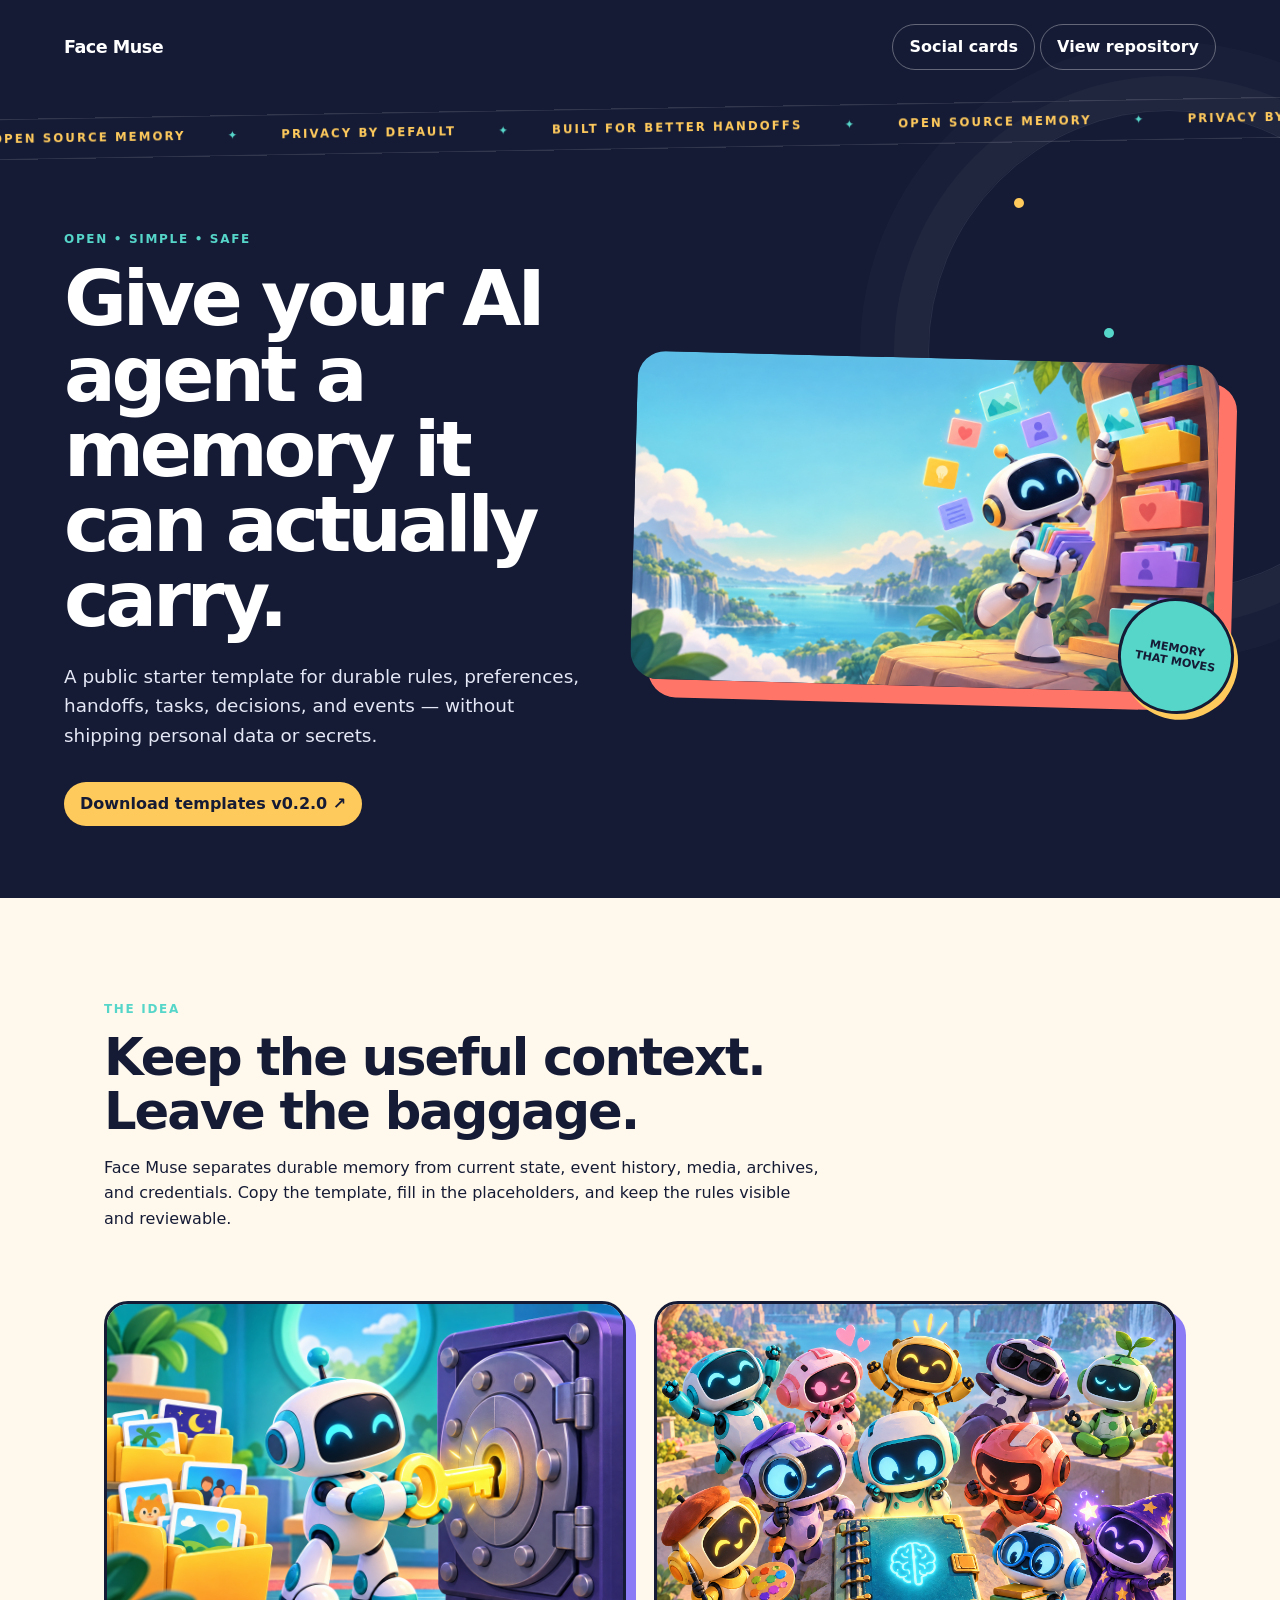
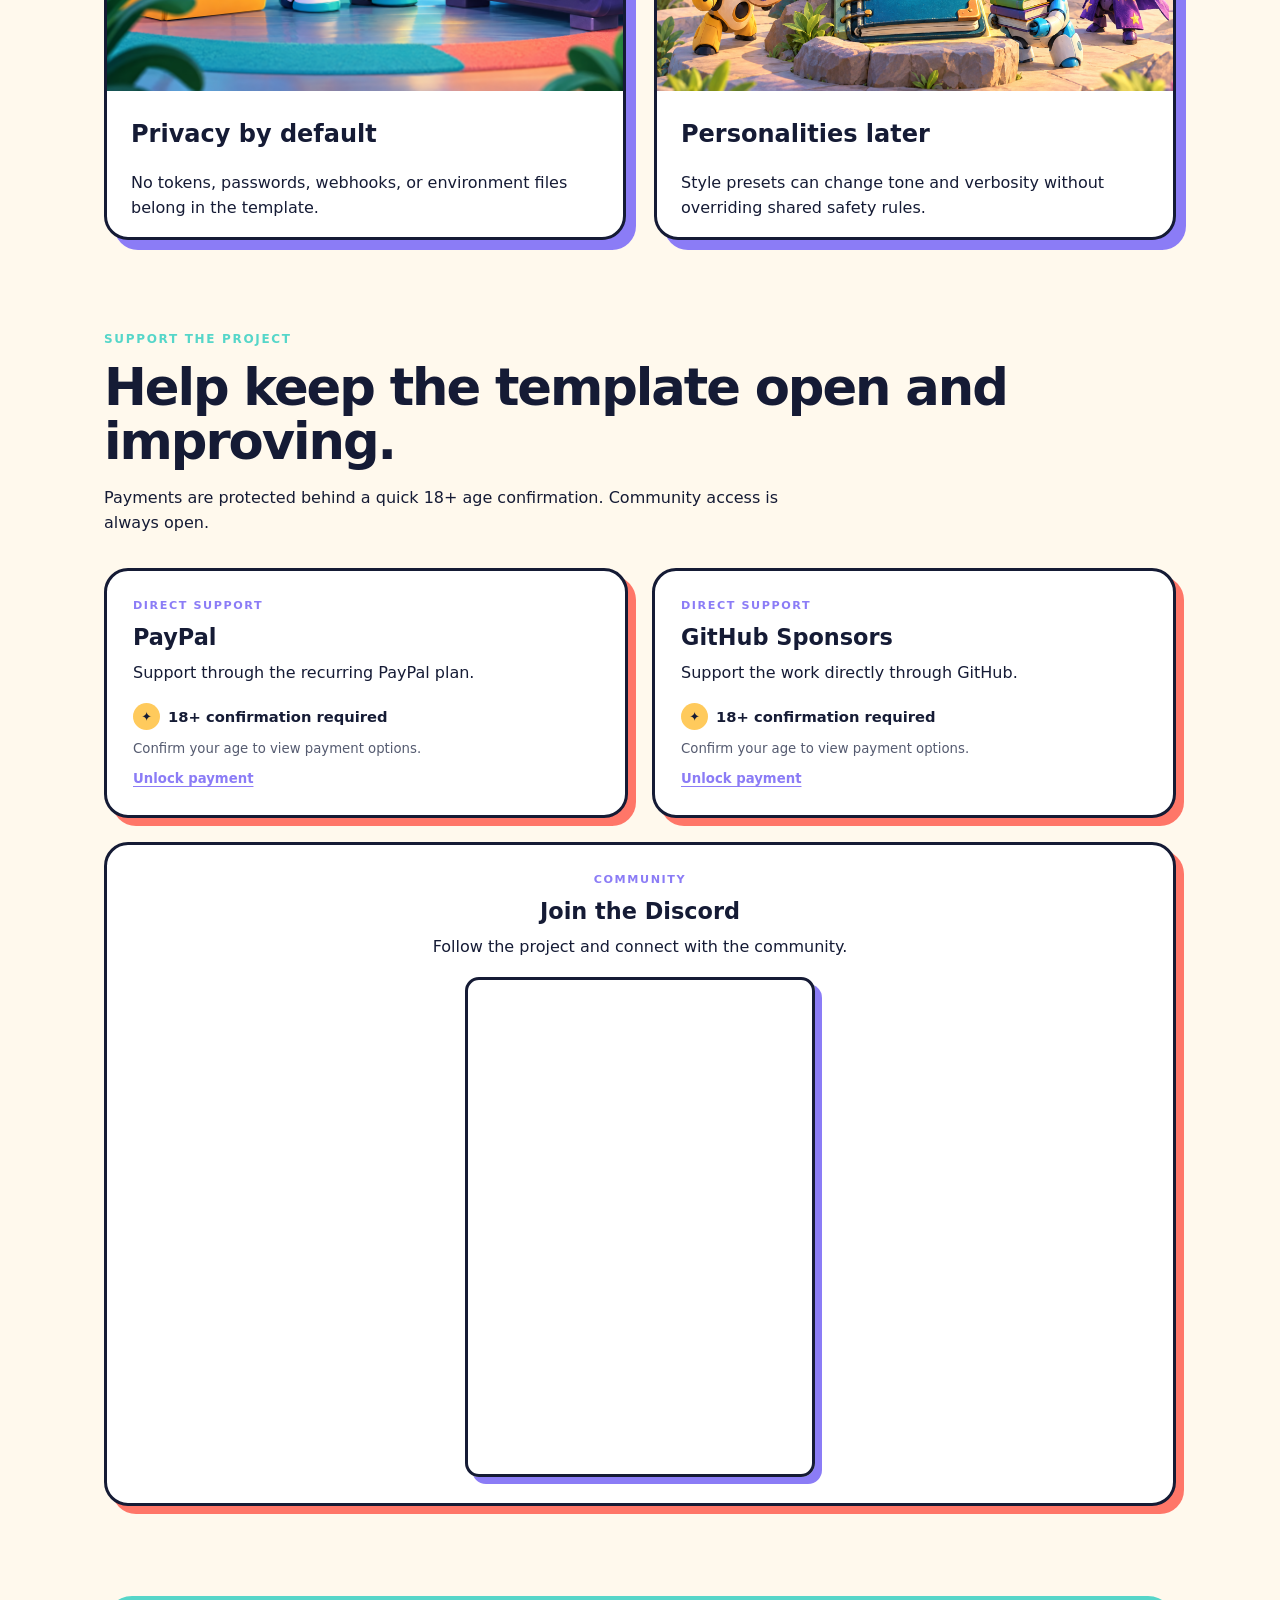
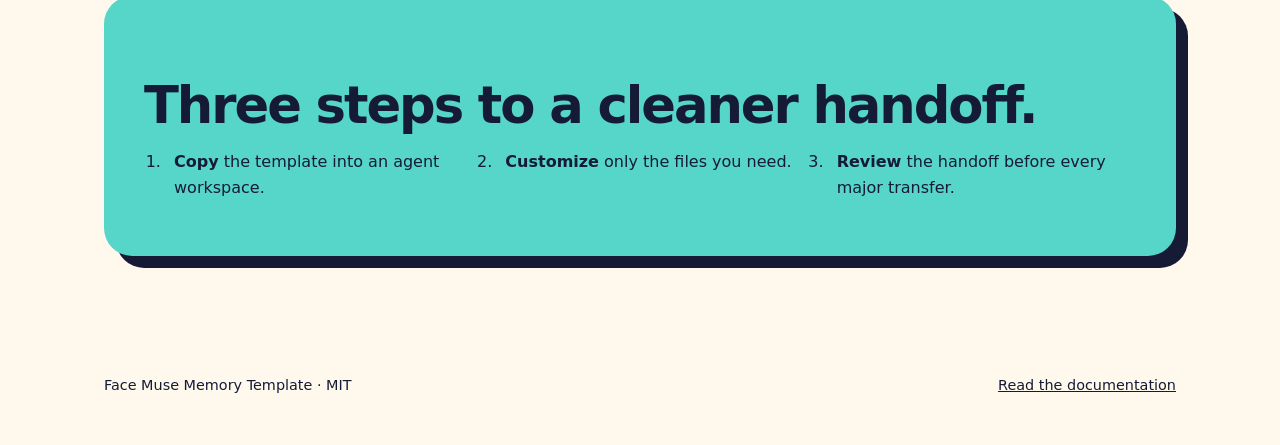
==== site/index.html @ 879e9c61 "Add files via upload" ====
<!doctype html>
<html lang="en">
<head>
  <meta charset="utf-8">
  <meta name="viewport" content="width=device-width, initial-scale=1">
  <meta name="description" content="Face Muse is a simple, reusable memory template for AI agents.">
  <title>Face Muse — AI Agent Memory Template</title>
  <link rel="icon" type="image/svg+xml" href="./favicon.svg">
  <link rel="alternate icon" href="./favicon.svg">
  <link rel="manifest" href="./site.webmanifest">
  <link rel="stylesheet" href="./styles.css">
</head>
<body>
  <header class="hero">
    <nav aria-label="Primary navigation"><a class="brand" href="./">Face Muse</a><span><a class="pill" href="./social-cards.html">Social cards</a> <a class="pill" href="https://github.com/Git-FED/Meta-s-Muse-AI-Starter-Kit">View repository</a></span></nav>
    <div class="ticker" aria-label="Project highlights">
      <div class="ticker-track"><span>OPEN SOURCE MEMORY</span><span>PRIVACY BY DEFAULT</span><span>BUILT FOR BETTER HANDOFFS</span><span>OPEN SOURCE MEMORY</span><span>PRIVACY BY DEFAULT</span><span>BUILT FOR BETTER HANDOFFS</span></div>
    </div>
    <div class="hero-grid">
      <div class="hero-copy">
        <p class="eyebrow">OPEN • SIMPLE • SAFE</p>
        <h1>Give your AI agent a memory it can actually carry.</h1>
        <p class="lede">A public starter template for durable rules, preferences, handoffs, tasks, decisions, and events — without shipping personal data or secrets.</p>
        <a class="button button-arrow" href="https://github.com/Git-FED/Meta-s-Muse-AI-Starter-Kit/releases/latest">Download templates v0.2.0 <span aria-hidden="true">↗</span></a>
      </div>
      <div class="hero-art-wrap"><img class="hero-art" src="./assets/promo/face-muse-hero.png" alt="Comical robot librarian organizing colorful memory cards into folders"><span class="art-sticker" aria-hidden="true">MEMORY<br>THAT MOVES</span></div>
    </div>
  </header>

  <main>
    <section class="intro reveal"><p class="eyebrow">THE IDEA</p><h2>Keep the useful context. Leave the baggage.</h2><p>Face Muse separates durable memory from current state, event history, media, archives, and credentials. Copy the template, fill in the placeholders, and keep the rules visible and reviewable.</p></section>
    <section class="cards">
      <article class="feature-card reveal"><img src="./assets/promo/face-muse-privacy.png" alt="Comical robot locking a secret key in a vault"><h3>Privacy by default</h3><p>No tokens, passwords, webhooks, or environment files belong in the template.</p></article>
      <article class="feature-card reveal"><img src="./assets/promo/face-muse-personalities.png" alt="Comical lineup of expressive robot personalities around a memory notebook"><h3>Personalities later</h3><p>Style presets can change tone and verbosity without overriding shared safety rules.</p></article>
    </section>

    <section class="support reveal" id="support">
      <p class="eyebrow">SUPPORT THE PROJECT</p>
      <h2>Help keep the template open and improving.</h2>
      <p class="support-intro">Payments are protected behind a quick 18+ age confirmation. Community access is always open.</p>
      <div class="support-grid">
        <article class="support-card payment-card">
          <div class="card-kicker">DIRECT SUPPORT</div>
          <h3>PayPal</h3>
          <p>Support through the recurring PayPal plan.</p>
          <div class="payment-area" data-payment-area>
            <div class="payment-locked"><span class="lock-mark" aria-hidden="true">✦</span><strong>18+ confirmation required</strong><span>Confirm your age to view payment options.</span><button class="text-button" type="button" data-open-age-gate>Unlock payment</button></div>
            <div class="payment-content" hidden><div id="paypal-button-container-P-4FD24238VX4902214NK2XP2Y"></div></div>
          </div>
        </article>
        <article class="support-card payment-card">
          <div class="card-kicker">DIRECT SUPPORT</div>
          <h3>GitHub Sponsors</h3>
          <p>Support the work directly through GitHub.</p>
          <div class="payment-area" data-payment-area>
            <div class="payment-locked"><span class="lock-mark" aria-hidden="true">✦</span><strong>18+ confirmation required</strong><span>Confirm your age to view payment options.</span><button class="text-button" type="button" data-open-age-gate>Unlock payment</button></div>
            <div class="payment-content sponsor-content" hidden><a class="button sponsor-button" href="https://github.com/sponsors/Git-FED" target="_blank" rel="noopener">Open GitHub Sponsors <span aria-hidden="true">↗</span></a></div>
          </div>
        </article>
        <article class="support-card discord-card">
          <div class="card-kicker">COMMUNITY</div>
          <h3>Join the Discord</h3>
          <p>Follow the project and connect with the community.</p>
          <div class="discord-frame-wrap"><iframe src="https://discord.com/widget?id=1400235929154879490&amp;theme=dark" title="Face Muse Discord community" width="350" height="500" allowtransparency="true" frameborder="0" sandbox="allow-popups allow-popups-to-escape-sandbox allow-same-origin allow-scripts"></iframe></div>
        </article>
      </div>
    </section>

    <section class="steps reveal"><p class="eyebrow">QUICKSTART</p><h2>Three steps to a cleaner handoff.</h2><ol><li><strong>Copy</strong> the template into an agent workspace.</li><li><strong>Customize</strong> only the files you need.</li><li><strong>Review</strong> the handoff before every major transfer.</li></ol></section>
  </main>
  <footer><span>Face Muse Memory Template · MIT</span><a href="https://github.com/Git-FED/Meta-s-Muse-AI-Starter-Kit">Read the documentation</a></footer>

  <div class="age-modal" data-age-modal hidden>
    <div class="age-dialog" role="dialog" aria-modal="true" aria-labelledby="age-title">
      <button class="modal-close" type="button" data-close-age-gate aria-label="Close age confirmation">×</button>
      <span class="modal-spark" aria-hidden="true">✦</span>
      <p class="eyebrow">ONE QUICK CHECK</p>
      <h2 id="age-title">Are you 18 or older?</h2>
      <p>Payment options on this page are intended for adults. Confirm your age to continue.</p>
      <div class="modal-actions"><button class="button" type="button" data-confirm-age>Yes, unlock payments</button><button class="quiet-button" type="button" data-close-age-gate>No, go back</button></div>
      <small>Your choice is saved only in this browser. No personal data is collected.</small>
    </div>
  </div>
  <script src="./script.js" defer></script>
</body>
</html>
---- site/styles.css ----
:root{--ink:#151b35;--cream:#fff9ed;--teal:#56d6c9;--coral:#ff7668;--yellow:#ffca5c;--purple:#8b7cf6;--white:#fff;--line:#151b35}*{box-sizing:border-box}html{scroll-behavior:smooth}body{margin:0;background:var(--cream);color:var(--ink);font:16px/1.6 system-ui,-apple-system,Segoe UI,sans-serif;overflow-x:hidden}a{color:inherit}.hero{background:var(--ink);color:var(--white);padding:24px clamp(20px,5vw,72px) 72px;position:relative;overflow:hidden}.hero:before{content:"";position:absolute;width:480px;height:480px;border:1px solid #ffffff16;border-radius:50%;right:-130px;top:110px;box-shadow:0 0 0 34px #ffffff08,0 0 0 68px #ffffff05;animation:spin 28s linear infinite}.hero:after{content:"";position:absolute;width:10px;height:10px;border-radius:50%;background:var(--yellow);right:20%;top:22%;box-shadow:90px 130px 0 var(--teal),-250px 230px 0 var(--coral);animation:float 5s ease-in-out infinite}nav,footer{display:flex;justify-content:space-between;align-items:center;gap:20px;position:relative;z-index:2}.brand{font-weight:800;text-decoration:none;font-size:1.1rem;letter-spacing:-.03em}.pill,.button{display:inline-block;border-radius:999px;padding:9px 16px;text-decoration:none;font-weight:700}.pill{border:1px solid #ffffff55;transition:background .2s ease,transform .2s ease}.pill:hover{background:#ffffff18;transform:translateY(-2px)}.ticker{position:relative;z-index:2;margin:38px -72px 0;overflow:hidden;border-top:1px solid #ffffff1f;border-bottom:1px solid #ffffff1f;white-space:nowrap;transform:rotate(-1deg)}.ticker-track{display:inline-flex;gap:42px;padding:10px 0;min-width:max-content;color:var(--yellow);font-size:.73rem;font-weight:900;letter-spacing:.18em;animation:marquee 24s linear infinite}.ticker-track span:after{content:"✦";margin-left:42px;color:var(--teal)}.hero-grid{max-width:1200px;margin:70px auto 0;display:grid;grid-template-columns:1fr 1.1fr;align-items:center;gap:40px;position:relative;z-index:1}.hero-copy{animation:rise-in .8s both}.eyebrow{letter-spacing:.14em;font-size:.75rem;font-weight:800;color:var(--teal)}h1{font-size:clamp(2.6rem,6vw,5.6rem);line-height:.98;margin:12px 0 24px;max-width:720px;letter-spacing:-.055em}.lede{font-size:1.15rem;max-width:590px;color:#e4e7f5}.button{background:var(--yellow);color:var(--ink);margin-top:14px;transition:transform .2s ease,box-shadow .2s ease}.button:hover{transform:translate(-3px,-3px);box-shadow:5px 5px 0 var(--coral)}.button-arrow span{display:inline-block;transition:transform .2s ease}.button-arrow:hover span{transform:translate(3px,-3px)}.hero-art-wrap{position:relative;animation:rise-in .9s .15s both}.hero-art{display:block;width:100%;border-radius:28px;box-shadow:18px 18px 0 var(--coral);transform:rotate(1.5deg);transition:transform .4s ease}.hero-art-wrap:hover .hero-art{transform:rotate(-1deg) scale(1.02)}.art-sticker{position:absolute;right:-18px;bottom:-28px;background:var(--teal);color:var(--ink);border:3px solid var(--ink);border-radius:50%;width:116px;height:116px;display:grid;place-content:center;text-align:center;font-size:.7rem;font-weight:900;line-height:1.15;transform:rotate(10deg);box-shadow:5px 5px 0 var(--yellow);animation:float 4s ease-in-out infinite}main{max-width:1120px;margin:auto;padding:90px 24px}.intro{max-width:720px}.intro h2,.steps h2,.support h2{font-size:clamp(2rem,4vw,3.4rem);line-height:1.05;margin:8px 0 16px;letter-spacing:-.04em}.reveal{animation:rise-in .8s both}.cards{display:grid;grid-template-columns:repeat(2,1fr);gap:28px;margin:70px 0}.feature-card{background:var(--white);border:3px solid var(--ink);border-radius:24px;overflow:hidden;box-shadow:10px 10px 0 var(--purple);transition:transform .28s ease,box-shadow .28s ease}.feature-card:hover{transform:translateY(-8px) rotate(-1deg);box-shadow:15px 15px 0 var(--purple)}.cards img{display:block;width:100%;aspect-ratio:4/3;object-fit:cover}.cards h3,.cards p{margin-left:24px;margin-right:24px}.cards h3{font-size:1.5rem;margin-bottom:4px}.support{margin:90px 0}.support-intro{max-width:680px}.support-grid{display:grid;grid-template-columns:repeat(2,1fr);gap:24px;margin-top:32px;align-items:stretch}.support-card{background:var(--white);border:3px solid var(--ink);border-radius:24px;padding:26px;min-height:170px;box-shadow:8px 8px 0 var(--coral);transition:transform .25s ease}.support-card:hover{transform:translateY(-5px)}.support-card h3{font-size:1.4rem;margin:0 0 4px}.support-card p{margin:0 0 18px}.card-kicker{font-size:.7rem;font-weight:900;letter-spacing:.14em;color:var(--purple);margin-bottom:5px}.payment-area{min-height:82px;position:relative}.payment-locked{display:flex;align-items:center;gap:8px;flex-wrap:wrap;font-size:.83rem}.payment-locked strong{font-size:.92rem}.payment-locked>span:not(.lock-mark){flex-basis:100%;color:#555b70}.lock-mark{display:grid;place-content:center;width:27px;height:27px;border-radius:50%;background:var(--yellow);font-size:.8rem}.text-button{border:0;background:none;color:var(--purple);font:inherit;font-weight:800;padding:0;cursor:pointer;text-decoration:underline;text-underline-offset:3px}.payment-content{padding-top:4px}.sponsor-content{display:flex;align-items:center;min-height:55px}.sponsor-button{margin:0}.discord-card{grid-column:span 2;text-align:center}.discord-frame-wrap{display:flex;justify-content:center;width:100%;margin-top:18px}.discord-frame-wrap iframe{display:block;width:min(100%,350px);border:3px solid var(--ink);border-radius:14px;box-shadow:7px 7px 0 var(--purple)}.steps{background:var(--teal);border-radius:28px;padding:40px;box-shadow:12px 12px 0 var(--ink)}.steps ol{display:grid;grid-template-columns:repeat(3,1fr);gap:24px;padding-left:22px}.steps li{padding-left:8px}.age-modal{position:fixed;inset:0;z-index:10;display:grid;place-items:center;padding:20px;background:#151b35cc;backdrop-filter:blur(8px)}.age-modal[hidden],.payment-content[hidden]{display:none}.age-dialog{position:relative;max-width:470px;background:var(--cream);border:3px solid var(--ink);border-radius:26px;padding:38px;box-shadow:12px 12px 0 var(--coral);animation:pop-in .25s ease both}.age-dialog h2{font-size:clamp(2rem,5vw,3rem);line-height:1;margin:7px 0 14px;letter-spacing:-.05em}.age-dialog p:not(.eyebrow){margin-bottom:22px}.modal-spark{position:absolute;right:28px;top:24px;color:var(--coral);font-size:2rem;animation:spin 5s linear infinite}.modal-close{position:absolute;right:18px;top:12px;background:none;border:0;font-size:1.8rem;color:var(--ink);cursor:pointer}.modal-actions{display:flex;align-items:center;gap:14px;flex-wrap:wrap}.quiet-button{border:0;background:none;font:inherit;font-weight:800;color:var(--ink);cursor:pointer}.age-dialog small{display:block;margin-top:20px;color:#656a78}footer{max-width:1120px;margin:auto;padding:28px 24px 48px;font-size:.9rem}@keyframes marquee{to{transform:translateX(-50%)}}@keyframes spin{to{transform:rotate(360deg)}}@keyframes float{0%,100%{transform:translateY(0)}50%{transform:translateY(-10px)}}@keyframes rise-in{from{opacity:0;transform:translateY(22px)}to{opacity:1;transform:translateY(0)}}@keyframes pop-in{from{opacity:0;transform:scale(.94) translateY(12px)}to{opacity:1;transform:scale(1) translateY(0)}}@media(max-width:760px){.hero{padding-bottom:55px}.ticker{margin-left:-20px;margin-right:-20px}.hero-grid,.cards,.support-grid,.steps ol{grid-template-columns:1fr}.hero-grid{margin-top:48px}.hero-art-wrap{order:-1}.art-sticker{right:2px;bottom:-20px;width:92px;height:92px}.steps{padding:28px}.cards{margin:48px 0}.discord-card{grid-column:auto}.age-dialog{padding:30px 24px}}@media(prefers-reduced-motion:reduce){html{scroll-behavior:auto}.hero:before,.ticker-track,.hero:after,.art-sticker,.hero-copy,.hero-art-wrap,.reveal{animation:none}.feature-card,.support-card,.button,.hero-art{transition:none}}
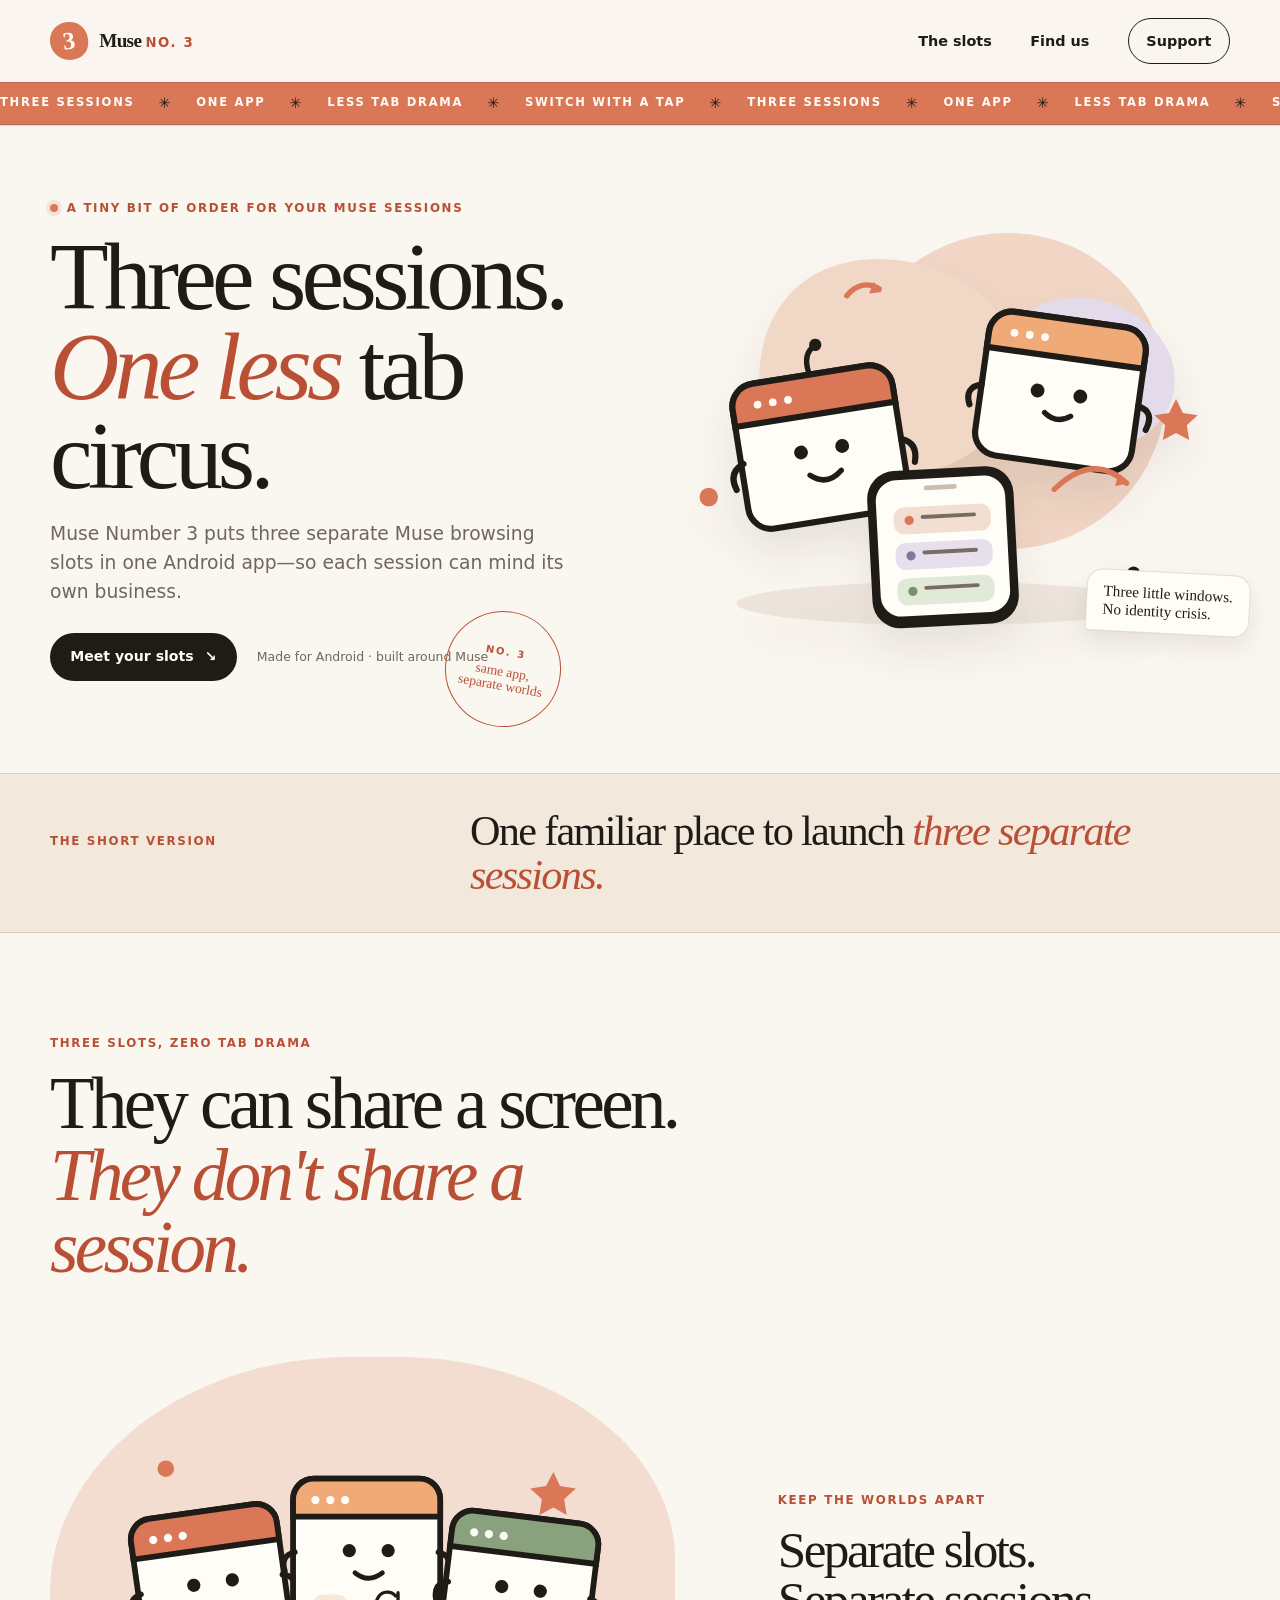
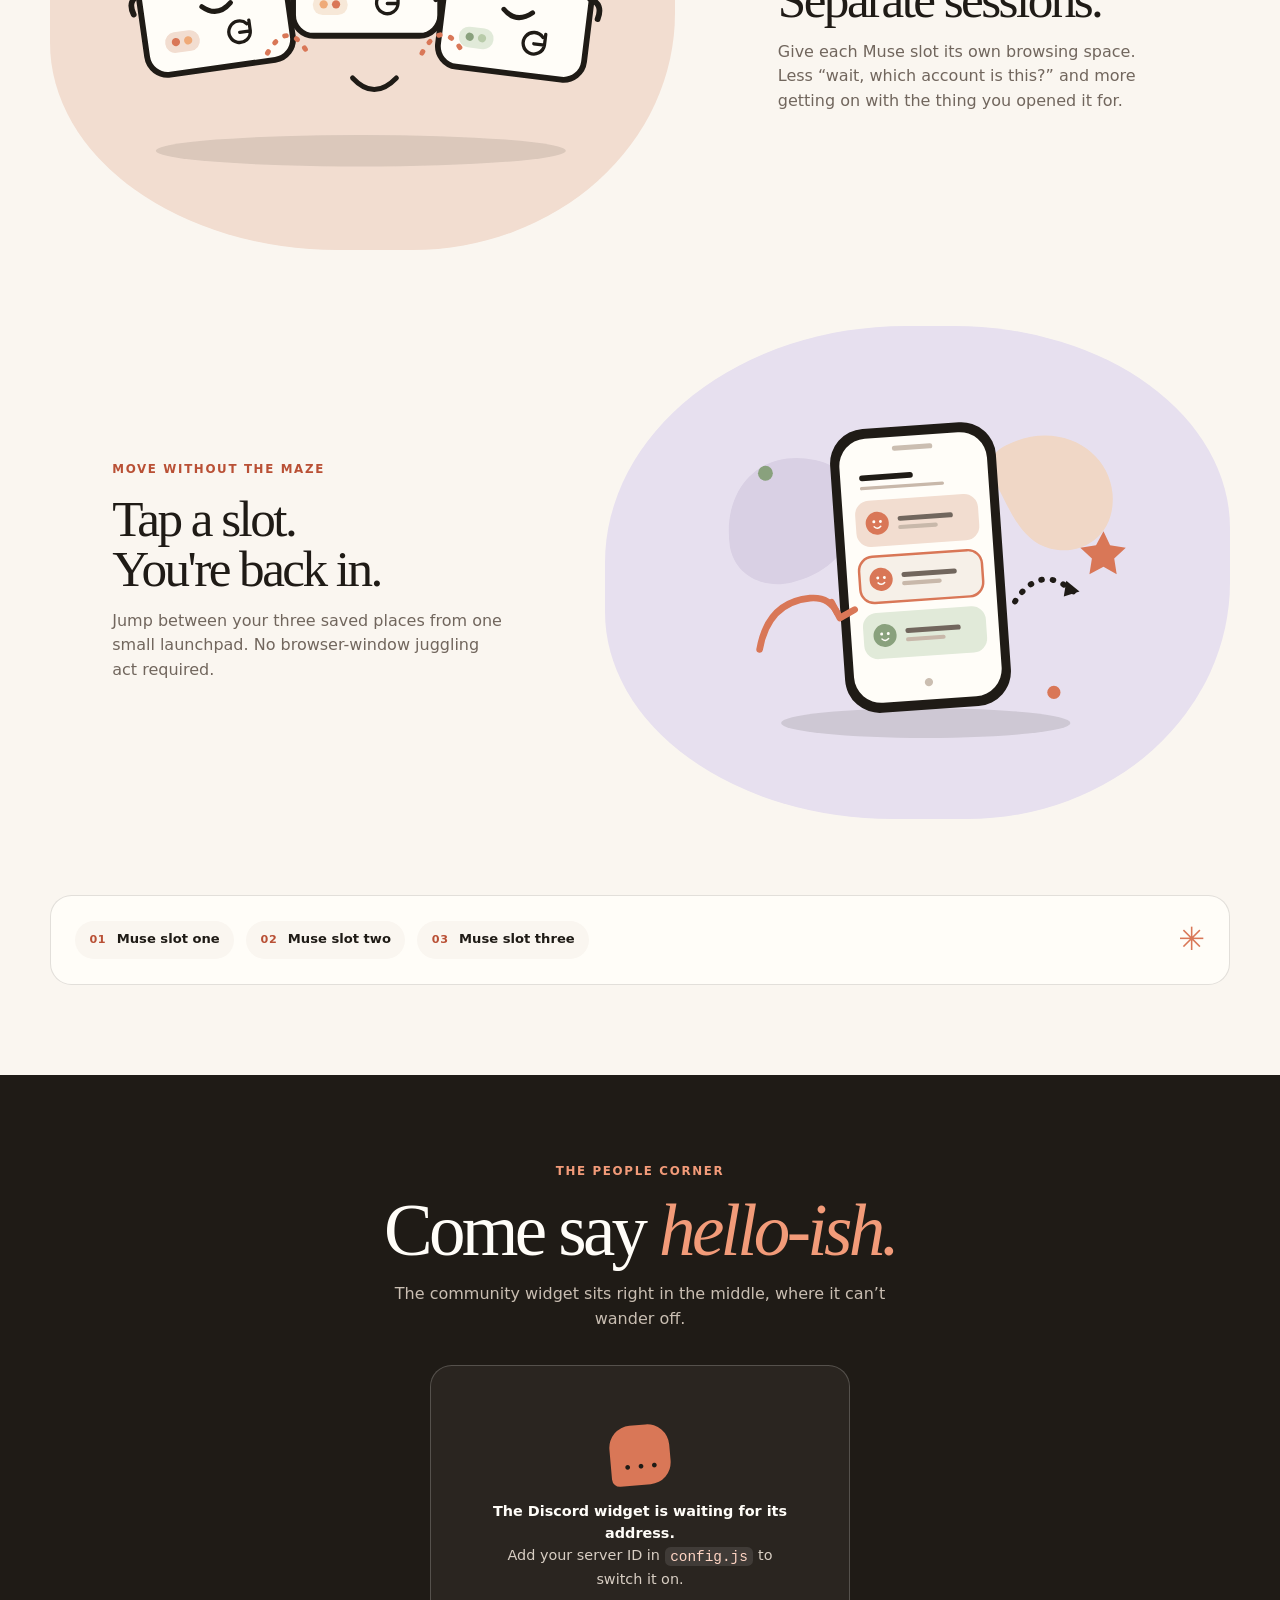
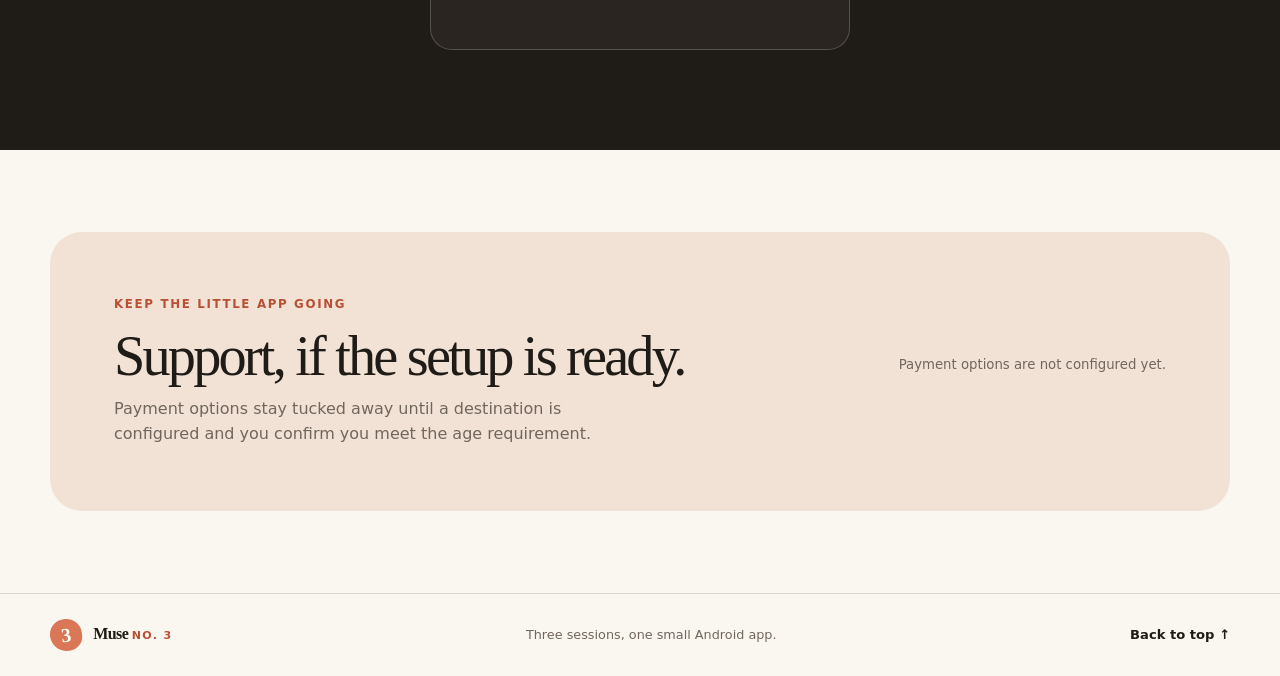
==== commit 10f8219f: "Add files via upload" ====
--- a/site/index.html
+++ b/site/index.html
@@ -3,84 +3,158 @@
 <head>
   <meta charset="utf-8">
   <meta name="viewport" content="width=device-width, initial-scale=1">
-  <meta name="description" content="Face Muse is a simple, reusable memory template for AI agents.">
-  <title>Face Muse — AI Agent Memory Template</title>
-  <link rel="icon" type="image/svg+xml" href="./favicon.svg">
-  <link rel="alternate icon" href="./favicon.svg">
-  <link rel="manifest" href="./site.webmanifest">
-  <link rel="stylesheet" href="./styles.css">
+  <meta name="theme-color" content="#FAF6F0">
+  <meta name="description" content="Muse Number 3 keeps three separate Muse browsing sessions in one tidy Android app. Pick a slot, keep sessions apart, and switch without the tab circus.">
+  <meta name="keywords" content="Muse Number 3, Android app, Muse sessions, separate browser profiles, session switcher">
+  <title>Muse Number 3 — Three sessions, one app</title>
+  <link rel="icon" href="assets/favicon/favicon.svg" type="image/svg+xml">
+  <link rel="icon" href="assets/favicon/favicon.ico" sizes="any">
+  <link rel="icon" href="assets/favicon/favicon-32x32.png" sizes="32x32" type="image/png">
+  <link rel="apple-touch-icon" href="assets/favicon/apple-touch-icon.png">
+  <link rel="manifest" href="site.webmanifest">
+  <link rel="stylesheet" href="styles.css">
+  <script src="config.js" defer></script>
+  <script src="script.js" defer></script>
 </head>
 <body>
-  <header class="hero">
-    <nav aria-label="Primary navigation"><a class="brand" href="./">Face Muse</a><span><a class="pill" href="./social-cards.html">Social cards</a> <a class="pill" href="https://github.com/Git-FED/Meta-s-Muse-AI-Starter-Kit">View repository</a></span></nav>
-    <div class="ticker" aria-label="Project highlights">
-      <div class="ticker-track"><span>OPEN SOURCE MEMORY</span><span>PRIVACY BY DEFAULT</span><span>BUILT FOR BETTER HANDOFFS</span><span>OPEN SOURCE MEMORY</span><span>PRIVACY BY DEFAULT</span><span>BUILT FOR BETTER HANDOFFS</span></div>
+  <a class="skip-link" href="#main">Skip to the good stuff</a>
+  <header class="site-header">
+    <div class="header-inner">
+      <a class="brand" href="#top" aria-label="Muse Number 3 home">
+        <span class="brand-mark" aria-hidden="true">3</span>
+        <span class="brand-name">Muse <span>No. 3</span></span>
+      </a>
+      <nav class="main-nav" aria-label="Main navigation">
+        <a href="#slots">The slots</a>
+        <a href="#discord">Find us</a>
+        <a class="nav-cta" href="#support">Support</a>
+      </nav>
     </div>
-    <div class="hero-grid">
-      <div class="hero-copy">
-        <p class="eyebrow">OPEN • SIMPLE • SAFE</p>
-        <h1>Give your AI agent a memory it can actually carry.</h1>
-        <p class="lede">A public starter template for durable rules, preferences, handoffs, tasks, decisions, and events — without shipping personal data or secrets.</p>
-        <a class="button button-arrow" href="https://github.com/Git-FED/Meta-s-Muse-AI-Starter-Kit/releases/latest">Download templates v0.2.0 <span aria-hidden="true">↗</span></a>
+    <div class="ticker" aria-label="Three sessions. One tap away. A little less tab drama.">
+      <div class="ticker-track" aria-hidden="true">
+        <div class="ticker-group"><span>THREE SESSIONS</span><i>✳</i><span>ONE APP</span><i>✳</i><span>LESS TAB DRAMA</span><i>✳</i><span>SWITCH WITH A TAP</span><i>✳</i></div>
+        <div class="ticker-group"><span>THREE SESSIONS</span><i>✳</i><span>ONE APP</span><i>✳</i><span>LESS TAB DRAMA</span><i>✳</i><span>SWITCH WITH A TAP</span><i>✳</i></div>
       </div>
-      <div class="hero-art-wrap"><img class="hero-art" src="./assets/promo/face-muse-hero.png" alt="Comical robot librarian organizing colorful memory cards into folders"><span class="art-sticker" aria-hidden="true">MEMORY<br>THAT MOVES</span></div>
     </div>
   </header>
 
-  <main>
-    <section class="intro reveal"><p class="eyebrow">THE IDEA</p><h2>Keep the useful context. Leave the baggage.</h2><p>Face Muse separates durable memory from current state, event history, media, archives, and credentials. Copy the template, fill in the placeholders, and keep the rules visible and reviewable.</p></section>
-    <section class="cards">
-      <article class="feature-card reveal"><img src="./assets/promo/face-muse-privacy.png" alt="Comical robot locking a secret key in a vault"><h3>Privacy by default</h3><p>No tokens, passwords, webhooks, or environment files belong in the template.</p></article>
-      <article class="feature-card reveal"><img src="./assets/promo/face-muse-personalities.png" alt="Comical lineup of expressive robot personalities around a memory notebook"><h3>Personalities later</h3><p>Style presets can change tone and verbosity without overriding shared safety rules.</p></article>
-    </section>
-
-    <section class="support reveal" id="support">
-      <p class="eyebrow">SUPPORT THE PROJECT</p>
-      <h2>Help keep the template open and improving.</h2>
-      <p class="support-intro">Payments are protected behind a quick 18+ age confirmation. Community access is always open.</p>
-      <div class="support-grid">
-        <article class="support-card payment-card">
-          <div class="card-kicker">DIRECT SUPPORT</div>
-          <h3>PayPal</h3>
-          <p>Support through the recurring PayPal plan.</p>
-          <div class="payment-area" data-payment-area>
-            <div class="payment-locked"><span class="lock-mark" aria-hidden="true">✦</span><strong>18+ confirmation required</strong><span>Confirm your age to view payment options.</span><button class="text-button" type="button" data-open-age-gate>Unlock payment</button></div>
-            <div class="payment-content" hidden><div id="paypal-button-container-P-4FD24238VX4902214NK2XP2Y"></div></div>
-          </div>
-        </article>
-        <article class="support-card payment-card">
-          <div class="card-kicker">DIRECT SUPPORT</div>
-          <h3>GitHub Sponsors</h3>
-          <p>Support the work directly through GitHub.</p>
-          <div class="payment-area" data-payment-area>
-            <div class="payment-locked"><span class="lock-mark" aria-hidden="true">✦</span><strong>18+ confirmation required</strong><span>Confirm your age to view payment options.</span><button class="text-button" type="button" data-open-age-gate>Unlock payment</button></div>
-            <div class="payment-content sponsor-content" hidden><a class="button sponsor-button" href="https://github.com/sponsors/Git-FED" target="_blank" rel="noopener">Open GitHub Sponsors <span aria-hidden="true">↗</span></a></div>
-          </div>
-        </article>
-        <article class="support-card discord-card">
-          <div class="card-kicker">COMMUNITY</div>
-          <h3>Join the Discord</h3>
-          <p>Follow the project and connect with the community.</p>
-          <div class="discord-frame-wrap"><iframe src="https://discord.com/widget?id=1400235929154879490&amp;theme=dark" title="Face Muse Discord community" width="350" height="500" allowtransparency="true" frameborder="0" sandbox="allow-popups allow-popups-to-escape-sandbox allow-same-origin allow-scripts"></iframe></div>
-        </article>
+  <main id="main">
+    <section class="hero section-wrap" id="top">
+      <div class="hero-copy" data-reveal>
+        <p class="eyebrow"><span class="eyebrow-dot"></span> A tiny bit of order for your Muse sessions</p>
+        <h1>Three sessions.<br><em>One less</em> tab circus.</h1>
+        <p class="hero-lede">Muse Number 3 puts three separate Muse browsing slots in one Android app—so each session can mind its own business.</p>
+        <div class="hero-actions">
+          <a class="button button-dark" href="#slots">Meet your slots <span aria-hidden="true">↘</span></a>
+          <span class="micro-note">Made for Android · built around Muse</span>
+        </div>
+        <div class="hero-stamp" aria-hidden="true"><span>NO. 3</span><b>same app,<br>separate worlds</b></div>
+      </div>
+      <div class="hero-art" data-reveal data-delay="120">
+        <div class="art-sun" aria-hidden="true"></div>
+        <img class="promo-art hero-image" src="assets/promo/hero-three-muses.svg" data-managed-src="/manus-storage/async-images/xgCLEz7MthQK18Kt0K8cDD/image-1.webp" alt="Three cheerful browser-window characters gathered around a phone" width="760" height="560">
+        <span class="art-caption">Three little windows.<br>No identity crisis.</span>
       </div>
     </section>
 
-    <section class="steps reveal"><p class="eyebrow">QUICKSTART</p><h2>Three steps to a cleaner handoff.</h2><ol><li><strong>Copy</strong> the template into an agent workspace.</li><li><strong>Customize</strong> only the files you need.</li><li><strong>Review</strong> the handoff before every major transfer.</li></ol></section>
+    <section class="intro-band" aria-label="Product summary">
+      <div class="section-wrap intro-inner">
+        <p class="eyebrow">The short version</p>
+        <p class="intro-line">One familiar place to launch <span>three separate sessions.</span></p>
+      </div>
+    </section>
+
+    <section class="features section-wrap" id="slots">
+      <div class="section-heading" data-reveal>
+        <p class="eyebrow">Three slots, zero tab drama</p>
+        <h2>They can share a screen.<br><em>They don't share a session.</em></h2>
+      </div>
+
+      <article class="feature-row feature-first" data-reveal>
+        <div class="feature-art feature-art-peach">
+          <img class="promo-art" src="assets/promo/isolated-sessions.svg" data-managed-src="/manus-storage/async-images/xgCLEz7MthQK18Kt0K8cDD/image-2.webp" alt="Three separate browser windows, each minding its own login" width="640" height="480" loading="lazy">
+          <span class="feature-number" aria-hidden="true">01</span>
+        </div>
+        <div class="feature-copy">
+          <p class="eyebrow">Keep the worlds apart</p>
+          <h3>Separate slots.<br>Separate sessions.</h3>
+          <p>Give each Muse slot its own browsing space. Less “wait, which account is this?” and more getting on with the thing you opened it for.</p>
+        </div>
+      </article>
+
+      <article class="feature-row feature-reverse" data-reveal>
+        <div class="feature-art feature-art-lilac">
+          <img class="promo-art" src="assets/promo/switching-is-easy.svg" data-managed-src="/manus-storage/async-images/xgCLEz7MthQK18Kt0K8cDD/image-3.webp" alt="Three playful tabs circling a phone with one slot highlighted" width="640" height="480" loading="lazy">
+          <span class="feature-number" aria-hidden="true">02</span>
+        </div>
+        <div class="feature-copy">
+          <p class="eyebrow">Move without the maze</p>
+          <h3>Tap a slot.<br>You're back in.</h3>
+          <p>Jump between your three saved places from one small launchpad. No browser-window juggling act required.</p>
+        </div>
+      </article>
+
+      <div class="slot-strip" data-reveal aria-label="Three Muse slots">
+        <span class="slot-pill"><b>01</b> Muse slot one</span>
+        <span class="slot-pill"><b>02</b> Muse slot two</span>
+        <span class="slot-pill"><b>03</b> Muse slot three</span>
+        <span class="slot-doodle" aria-hidden="true">✳</span>
+      </div>
+    </section>
+
+    <section class="discord-section" id="discord">
+      <div class="section-wrap discord-inner" data-reveal>
+        <p class="eyebrow">The people corner</p>
+        <h2>Come say <em>hello-ish.</em></h2>
+        <p class="section-lede">The community widget sits right in the middle, where it can’t wander off.</p>
+        <div class="discord-shell">
+          <div class="discord-placeholder" data-discord-placeholder>
+            <span class="discord-bubble" aria-hidden="true">…</span>
+            <p><strong>The Discord widget is waiting for its address.</strong><br>Add your server ID in <code>config.js</code> to switch it on.</p>
+          </div>
+          <div class="discord-frame-wrap" data-discord-frame-wrap hidden></div>
+        </div>
+        <a class="discord-invite" data-discord-invite hidden rel="noopener noreferrer" target="_blank">Open the Discord invite <span aria-hidden="true">↗</span></a>
+      </div>
+    </section>
+
+    <section class="support-section section-wrap" id="support">
+      <div class="support-card" data-reveal>
+        <div>
+          <p class="eyebrow">Keep the little app going</p>
+          <h2>Support, if the setup is ready.</h2>
+          <p>Payment options stay tucked away until a destination is configured and you confirm you meet the age requirement.</p>
+        </div>
+        <div class="support-action">
+          <p class="payment-note" data-payment-unavailable>Payment options are not configured yet.</p>
+          <button class="button button-orange" type="button" data-age-gate-open hidden>Check age to reveal payment option</button>
+          <a class="button button-dark" data-payment-link hidden rel="noopener noreferrer" target="_blank">Continue to payment <span aria-hidden="true">↗</span></a>
+          <p class="payment-status" data-payment-status aria-live="polite"></p>
+        </div>
+        <span class="support-spark" aria-hidden="true">✳</span>
+      </div>
+    </section>
   </main>
-  <footer><span>Face Muse Memory Template · MIT</span><a href="https://github.com/Git-FED/Meta-s-Muse-AI-Starter-Kit">Read the documentation</a></footer>
 
-  <div class="age-modal" data-age-modal hidden>
-    <div class="age-dialog" role="dialog" aria-modal="true" aria-labelledby="age-title">
-      <button class="modal-close" type="button" data-close-age-gate aria-label="Close age confirmation">×</button>
-      <span class="modal-spark" aria-hidden="true">✦</span>
-      <p class="eyebrow">ONE QUICK CHECK</p>
-      <h2 id="age-title">Are you 18 or older?</h2>
-      <p>Payment options on this page are intended for adults. Confirm your age to continue.</p>
-      <div class="modal-actions"><button class="button" type="button" data-confirm-age>Yes, unlock payments</button><button class="quiet-button" type="button" data-close-age-gate>No, go back</button></div>
-      <small>Your choice is saved only in this browser. No personal data is collected.</small>
+  <footer class="site-footer">
+    <div class="section-wrap footer-inner">
+      <a class="brand footer-brand" href="#top"><span class="brand-mark" aria-hidden="true">3</span><span class="brand-name">Muse <span>No. 3</span></span></a>
+      <p>Three sessions, one small Android app.</p>
+      <a href="#top" class="back-top">Back to top ↑</a>
     </div>
-  </div>
-  <script src="./script.js" defer></script>
+  </footer>
+
+  <dialog class="age-dialog" data-age-dialog aria-labelledby="age-title" aria-describedby="age-description">
+    <div class="age-dialog-card">
+      <button class="dialog-close" type="button" data-age-close aria-label="Close age check">×</button>
+      <p class="eyebrow">One quick check</p>
+      <h2 id="age-title">Are you at least <em data-required-age>18</em>?</h2>
+      <p id="age-description">Confirm your age to reveal the configured payment link. This is a self-attestation, not identity verification.</p>
+      <div class="age-actions">
+        <button class="button button-dark" type="button" data-age-confirm>Yes, continue</button>
+        <button class="button button-quiet" type="button" data-age-decline>No, go back</button>
+      </div>
+    </div>
+  </dialog>
 </body>
 </html>
--- a/site/styles.css
+++ b/site/styles.css
@@ -1 +1,214 @@
-:root{--ink:#151b35;--cream:#fff9ed;--teal:#56d6c9;--coral:#ff7668;--yellow:#ffca5c;--purple:#8b7cf6;--white:#fff;--line:#151b35}*{box-sizing:border-box}html{scroll-behavior:smooth}body{margin:0;background:var(--cream);color:var(--ink);font:16px/1.6 system-ui,-apple-system,Segoe UI,sans-serif;overflow-x:hidden}a{color:inherit}.hero{background:var(--ink);color:var(--white);padding:24px clamp(20px,5vw,72px) 72px;position:relative;overflow:hidden}.hero:before{content:"";position:absolute;width:480px;height:480px;border:1px solid #ffffff16;border-radius:50%;right:-130px;top:110px;box-shadow:0 0 0 34px #ffffff08,0 0 0 68px #ffffff05;animation:spin 28s linear infinite}.hero:after{content:"";position:absolute;width:10px;height:10px;border-radius:50%;background:var(--yellow);right:20%;top:22%;box-shadow:90px 130px 0 var(--teal),-250px 230px 0 var(--coral);animation:float 5s ease-in-out infinite}nav,footer{display:flex;justify-content:space-between;align-items:center;gap:20px;position:relative;z-index:2}.brand{font-weight:800;text-decoration:none;font-size:1.1rem;letter-spacing:-.03em}.pill,.button{display:inline-block;border-radius:999px;padding:9px 16px;text-decoration:none;font-weight:700}.pill{border:1px solid #ffffff55;transition:background .2s ease,transform .2s ease}.pill:hover{background:#ffffff18;transform:translateY(-2px)}.ticker{position:relative;z-index:2;margin:38px -72px 0;overflow:hidden;border-top:1px solid #ffffff1f;border-bottom:1px solid #ffffff1f;white-space:nowrap;transform:rotate(-1deg)}.ticker-track{display:inline-flex;gap:42px;padding:10px 0;min-width:max-content;color:var(--yellow);font-size:.73rem;font-weight:900;letter-spacing:.18em;animation:marquee 24s linear infinite}.ticker-track span:after{content:"✦";margin-left:42px;color:var(--teal)}.hero-grid{max-width:1200px;margin:70px auto 0;display:grid;grid-template-columns:1fr 1.1fr;align-items:center;gap:40px;position:relative;z-index:1}.hero-copy{animation:rise-in .8s both}.eyebrow{letter-spacing:.14em;font-size:.75rem;font-weight:800;color:var(--teal)}h1{font-size:clamp(2.6rem,6vw,5.6rem);line-height:.98;margin:12px 0 24px;max-width:720px;letter-spacing:-.055em}.lede{font-size:1.15rem;max-width:590px;color:#e4e7f5}.button{background:var(--yellow);color:var(--ink);margin-top:14px;transition:transform .2s ease,box-shadow .2s ease}.button:hover{transform:translate(-3px,-3px);box-shadow:5px 5px 0 var(--coral)}.button-arrow span{display:inline-block;transition:transform .2s ease}.button-arrow:hover span{transform:translate(3px,-3px)}.hero-art-wrap{position:relative;animation:rise-in .9s .15s both}.hero-art{display:block;width:100%;border-radius:28px;box-shadow:18px 18px 0 var(--coral);transform:rotate(1.5deg);transition:transform .4s ease}.hero-art-wrap:hover .hero-art{transform:rotate(-1deg) scale(1.02)}.art-sticker{position:absolute;right:-18px;bottom:-28px;background:var(--teal);color:var(--ink);border:3px solid var(--ink);border-radius:50%;width:116px;height:116px;display:grid;place-content:center;text-align:center;font-size:.7rem;font-weight:900;line-height:1.15;transform:rotate(10deg);box-shadow:5px 5px 0 var(--yellow);animation:float 4s ease-in-out infinite}main{max-width:1120px;margin:auto;padding:90px 24px}.intro{max-width:720px}.intro h2,.steps h2,.support h2{font-size:clamp(2rem,4vw,3.4rem);line-height:1.05;margin:8px 0 16px;letter-spacing:-.04em}.reveal{animation:rise-in .8s both}.cards{display:grid;grid-template-columns:repeat(2,1fr);gap:28px;margin:70px 0}.feature-card{background:var(--white);border:3px solid var(--ink);border-radius:24px;overflow:hidden;box-shadow:10px 10px 0 var(--purple);transition:transform .28s ease,box-shadow .28s ease}.feature-card:hover{transform:translateY(-8px) rotate(-1deg);box-shadow:15px 15px 0 var(--purple)}.cards img{display:block;width:100%;aspect-ratio:4/3;object-fit:cover}.cards h3,.cards p{margin-left:24px;margin-right:24px}.cards h3{font-size:1.5rem;margin-bottom:4px}.support{margin:90px 0}.support-intro{max-width:680px}.support-grid{display:grid;grid-template-columns:repeat(2,1fr);gap:24px;margin-top:32px;align-items:stretch}.support-card{background:var(--white);border:3px solid var(--ink);border-radius:24px;padding:26px;min-height:170px;box-shadow:8px 8px 0 var(--coral);transition:transform .25s ease}.support-card:hover{transform:translateY(-5px)}.support-card h3{font-size:1.4rem;margin:0 0 4px}.support-card p{margin:0 0 18px}.card-kicker{font-size:.7rem;font-weight:900;letter-spacing:.14em;color:var(--purple);margin-bottom:5px}.payment-area{min-height:82px;position:relative}.payment-locked{display:flex;align-items:center;gap:8px;flex-wrap:wrap;font-size:.83rem}.payment-locked strong{font-size:.92rem}.payment-locked>span:not(.lock-mark){flex-basis:100%;color:#555b70}.lock-mark{display:grid;place-content:center;width:27px;height:27px;border-radius:50%;background:var(--yellow);font-size:.8rem}.text-button{border:0;background:none;color:var(--purple);font:inherit;font-weight:800;padding:0;cursor:pointer;text-decoration:underline;text-underline-offset:3px}.payment-content{padding-top:4px}.sponsor-content{display:flex;align-items:center;min-height:55px}.sponsor-button{margin:0}.discord-card{grid-column:span 2;text-align:center}.discord-frame-wrap{display:flex;justify-content:center;width:100%;margin-top:18px}.discord-frame-wrap iframe{display:block;width:min(100%,350px);border:3px solid var(--ink);border-radius:14px;box-shadow:7px 7px 0 var(--purple)}.steps{background:var(--teal);border-radius:28px;padding:40px;box-shadow:12px 12px 0 var(--ink)}.steps ol{display:grid;grid-template-columns:repeat(3,1fr);gap:24px;padding-left:22px}.steps li{padding-left:8px}.age-modal{position:fixed;inset:0;z-index:10;display:grid;place-items:center;padding:20px;background:#151b35cc;backdrop-filter:blur(8px)}.age-modal[hidden],.payment-content[hidden]{display:none}.age-dialog{position:relative;max-width:470px;background:var(--cream);border:3px solid var(--ink);border-radius:26px;padding:38px;box-shadow:12px 12px 0 var(--coral);animation:pop-in .25s ease both}.age-dialog h2{font-size:clamp(2rem,5vw,3rem);line-height:1;margin:7px 0 14px;letter-spacing:-.05em}.age-dialog p:not(.eyebrow){margin-bottom:22px}.modal-spark{position:absolute;right:28px;top:24px;color:var(--coral);font-size:2rem;animation:spin 5s linear infinite}.modal-close{position:absolute;right:18px;top:12px;background:none;border:0;font-size:1.8rem;color:var(--ink);cursor:pointer}.modal-actions{display:flex;align-items:center;gap:14px;flex-wrap:wrap}.quiet-button{border:0;background:none;font:inherit;font-weight:800;color:var(--ink);cursor:pointer}.age-dialog small{display:block;margin-top:20px;color:#656a78}footer{max-width:1120px;margin:auto;padding:28px 24px 48px;font-size:.9rem}@keyframes marquee{to{transform:translateX(-50%)}}@keyframes spin{to{transform:rotate(360deg)}}@keyframes float{0%,100%{transform:translateY(0)}50%{transform:translateY(-10px)}}@keyframes rise-in{from{opacity:0;transform:translateY(22px)}to{opacity:1;transform:translateY(0)}}@keyframes pop-in{from{opacity:0;transform:scale(.94) translateY(12px)}to{opacity:1;transform:scale(1) translateY(0)}}@media(max-width:760px){.hero{padding-bottom:55px}.ticker{margin-left:-20px;margin-right:-20px}.hero-grid,.cards,.support-grid,.steps ol{grid-template-columns:1fr}.hero-grid{margin-top:48px}.hero-art-wrap{order:-1}.art-sticker{right:2px;bottom:-20px;width:92px;height:92px}.steps{padding:28px}.cards{margin:48px 0}.discord-card{grid-column:auto}.age-dialog{padding:30px 24px}}@media(prefers-reduced-motion:reduce){html{scroll-behavior:auto}.hero:before,.ticker-track,.hero:after,.art-sticker,.hero-copy,.hero-art-wrap,.reveal{animation:none}.feature-card,.support-card,.button,.hero-art{transition:none}}
+:root {
+  color-scheme: light;
+  --paper: #faf6f0;
+  --cream: #fffdf8;
+  --ink: #1f1b16;
+  --muted: #71665d;
+  --coral: #d97757;
+  --coral-dark: #b95035;
+  --line: rgba(31, 27, 22, .13);
+  --peach: #f2ddd0;
+  --lilac: #e7e0ef;
+  --sage: #dde6d5;
+  --serif: Georgia, "Times New Roman", serif;
+  --sans: ui-sans-serif, system-ui, -apple-system, BlinkMacSystemFont, "Segoe UI", sans-serif;
+  --page-max: 1180px;
+}
+
+* { box-sizing: border-box; }
+html { scroll-behavior: smooth; }
+body {
+  margin: 0;
+  background: var(--paper);
+  color: var(--ink);
+  font-family: var(--sans);
+  font-size: 16px;
+  line-height: 1.55;
+}
+a { color: inherit; }
+button { font: inherit; }
+img { display: block; max-width: 100%; }
+::selection { color: var(--cream); background: var(--coral-dark); }
+
+.skip-link {
+  position: absolute;
+  z-index: 20;
+  top: 8px;
+  left: 8px;
+  padding: .65rem .9rem;
+  transform: translateY(-160%);
+  border-radius: 999px;
+  background: var(--ink);
+  color: var(--cream);
+}
+.skip-link:focus { transform: none; }
+.section-wrap { width: min(calc(100% - 48px), var(--page-max)); margin-inline: auto; }
+.site-header { position: relative; z-index: 3; border-bottom: 1px solid var(--line); background: rgba(250, 246, 240, .93); }
+.header-inner { width: min(calc(100% - 48px), var(--page-max)); min-height: 82px; margin-inline: auto; display: flex; align-items: center; justify-content: space-between; gap: 2rem; }
+.brand { display: inline-flex; align-items: center; gap: .7rem; text-decoration: none; }
+.brand-mark { display: grid; width: 38px; height: 38px; place-items: center; border-radius: 50% 50% 46% 54%; background: var(--coral); color: var(--cream); font-family: var(--serif); font-size: 1.55rem; font-weight: 700; transform: rotate(-7deg); }
+.brand-name { font-family: var(--serif); font-size: 1.2rem; font-weight: 700; letter-spacing: -.035em; }
+.brand-name span { color: var(--coral-dark); font-family: var(--sans); font-size: .69em; letter-spacing: .12em; text-transform: uppercase; }
+.main-nav { display: flex; align-items: center; gap: clamp(1.1rem, 3vw, 2.5rem); }
+.main-nav a { font-size: .9rem; font-weight: 650; text-decoration: none; }
+.main-nav a:not(.nav-cta):hover, .back-top:hover { color: var(--coral-dark); }
+.main-nav .nav-cta { padding: .65rem 1.1rem; border: 1px solid var(--ink); border-radius: 999px; transition: background .2s ease, color .2s ease, transform .2s ease; }
+.main-nav .nav-cta:hover { transform: translateY(-2px); background: var(--ink); color: var(--cream); }
+
+.ticker { overflow: hidden; border-top: 1px solid var(--line); border-bottom: 1px solid var(--line); background: var(--coral); color: var(--cream); }
+.ticker-track { display: flex; width: max-content; animation: ticker-scroll 28s linear infinite; }
+.ticker-group { display: flex; flex: 0 0 auto; align-items: center; gap: 1.5rem; padding: .55rem 1.5rem .6rem 0; white-space: nowrap; font-size: .72rem; font-weight: 800; letter-spacing: .15em; }
+.ticker-group i { color: var(--ink); font-size: .9rem; font-style: normal; }
+@keyframes ticker-scroll { to { transform: translateX(-50%); } }
+
+.hero { display: grid; grid-template-columns: minmax(0, .95fr) minmax(360px, 1.05fr); align-items: center; gap: clamp(2rem, 5vw, 5rem); min-height: 600px; padding-block: 74px 92px; }
+.hero-copy { position: relative; z-index: 1; }
+.eyebrow { display: flex; align-items: center; gap: .55rem; margin: 0 0 1rem; color: var(--coral-dark); font-size: .74rem; font-weight: 850; letter-spacing: .14em; line-height: 1.4; text-transform: uppercase; }
+.eyebrow-dot { width: 8px; height: 8px; border-radius: 50%; background: var(--coral); box-shadow: 0 0 0 4px rgba(217, 119, 87, .14); }
+h1, h2, h3, p { margin-top: 0; }
+h1, h2, h3 { font-family: var(--serif); font-weight: 500; letter-spacing: -.05em; }
+h1 { max-width: 680px; margin-bottom: 1.2rem; font-size: clamp(3.5rem, 7.5vw, 6.6rem); line-height: .93; }
+h1 em, h2 em { color: var(--coral-dark); font-weight: 500; }
+.hero-lede { max-width: 520px; margin-bottom: 1.65rem; color: var(--muted); font-size: clamp(1rem, 1.6vw, 1.17rem); }
+.hero-actions { display: flex; align-items: center; flex-wrap: wrap; gap: 1rem 1.25rem; }
+.button { display: inline-flex; min-height: 48px; align-items: center; justify-content: center; gap: .7rem; padding: .78rem 1.2rem; border: 1px solid transparent; border-radius: 999px; cursor: pointer; font-size: .88rem; font-weight: 750; line-height: 1.2; text-align: center; text-decoration: none; transition: transform .2s ease, background .2s ease, color .2s ease, box-shadow .2s ease; }
+.button:hover { transform: translateY(-2px); box-shadow: 0 8px 20px rgba(31, 27, 22, .12); }
+.button:focus-visible, a:focus-visible, button:focus-visible { outline: 3px solid #3d7461; outline-offset: 3px; }
+.button-dark { background: var(--ink); color: var(--cream); }
+.button-dark:hover { background: #39312a; }
+.button-orange { background: var(--coral); color: #211711; }
+.button-orange:hover { background: #e18767; }
+.button-quiet { border-color: var(--line); background: transparent; color: var(--ink); }
+.micro-note { color: var(--muted); font-size: .78rem; }
+.hero-stamp { position: absolute; right: 1.2rem; bottom: -2.9rem; display: flex; width: 116px; height: 116px; align-items: center; justify-content: center; flex-direction: column; border: 1px solid var(--coral-dark); border-radius: 50%; color: var(--coral-dark); text-align: center; transform: rotate(10deg); }
+.hero-stamp span { font-size: .62rem; font-weight: 900; letter-spacing: .2em; }
+.hero-stamp b { margin-top: .35rem; font-family: var(--serif); font-size: .85rem; font-weight: 500; line-height: 1.1; }
+.hero-art { position: relative; min-width: 0; }
+.art-sun { position: absolute; top: 2%; right: 11%; width: 54%; aspect-ratio: 1; border-radius: 50%; background: #f1d6c5; }
+.promo-art { position: relative; z-index: 1; width: 100%; height: auto; }
+.hero-image { filter: drop-shadow(0 24px 20px rgba(55, 37, 24, .09)); animation: gentle-float 6s ease-in-out infinite; }
+.art-caption { position: absolute; right: -1.2rem; bottom: 5%; z-index: 2; display: block; padding: .75rem 1rem; border: 1px solid var(--line); border-radius: 1rem 1rem 1rem .25rem; background: var(--cream); box-shadow: 0 10px 24px rgba(55, 37, 24, .09); font-family: var(--serif); font-size: .95rem; line-height: 1.2; transform: rotate(3deg); }
+@keyframes gentle-float { 0%, 100% { transform: translateY(0) rotate(0); } 50% { transform: translateY(-10px) rotate(-.5deg); } }
+
+.intro-band { padding-block: 35px; border-block: 1px solid var(--line); background: #f2e9dc; }
+.intro-inner { display: flex; align-items: baseline; justify-content: space-between; gap: 2rem; }
+.intro-inner .eyebrow { flex: 0 0 auto; margin: 0; }
+.intro-line { max-width: 760px; margin: 0; font-family: var(--serif); font-size: clamp(1.55rem, 3.3vw, 2.8rem); letter-spacing: -.04em; line-height: 1.05; }
+.intro-line span { color: var(--coral-dark); font-style: italic; }
+.features { padding-block: 102px 90px; }
+.section-heading { max-width: 680px; margin-bottom: 72px; }
+.section-heading h2, .discord-inner h2, .support-card h2 { margin-bottom: 0; font-size: clamp(2.8rem, 5.7vw, 4.8rem); line-height: .99; }
+.feature-row { display: flex; align-items: center; gap: clamp(2.5rem, 8vw, 8rem); margin-bottom: 76px; }
+.feature-reverse { flex-direction: row-reverse; }
+.feature-art { position: relative; flex: 0 1 53%; overflow: hidden; padding: clamp(1.2rem, 4vw, 3rem); border-radius: 48% 44% 42% 46% / 48% 41% 48% 42%; }
+.feature-art-peach { background: var(--peach); }
+.feature-art-lilac { background: var(--lilac); }
+.feature-art .promo-art { max-width: 600px; margin-inline: auto; transition: transform .45s cubic-bezier(.2,.75,.2,1); }
+.feature-art:hover .promo-art { transform: scale(1.035) rotate(-1deg); }
+.feature-number { position: absolute; top: 1.1rem; left: 1.25rem; display: grid; width: 43px; height: 43px; place-items: center; border: 1px solid rgba(31,27,22,.22); border-radius: 50%; background: rgba(255,253,248,.78); font-family: var(--serif); font-size: .9rem; }
+.feature-copy { flex: 0 1 390px; }
+.feature-copy h3 { margin-bottom: .9rem; font-size: clamp(2.35rem, 4vw, 3.7rem); line-height: .98; }
+.feature-copy p:last-child { max-width: 410px; margin-bottom: 0; color: var(--muted); }
+.slot-strip { position: relative; display: flex; align-items: center; flex-wrap: wrap; gap: .75rem; padding: 1.2rem 1.5rem; border: 1px solid var(--line); border-radius: 1.35rem; background: var(--cream); }
+.slot-pill { display: inline-flex; align-items: center; gap: .65rem; padding: .55rem .9rem; border-radius: 999px; background: var(--paper); font-size: .82rem; font-weight: 650; }
+.slot-pill b { color: var(--coral-dark); font-size: .7rem; letter-spacing: .06em; }
+.slot-doodle { margin-left: auto; color: var(--coral); font-size: 2rem; animation: doodle-turn 10s linear infinite; }
+@keyframes doodle-turn { to { transform: rotate(360deg); } }
+
+.discord-section { overflow: hidden; padding-block: 88px 100px; background: var(--ink); color: var(--cream); text-align: center; }
+.discord-inner { display: flex; align-items: center; flex-direction: column; }
+.discord-inner .eyebrow { justify-content: center; color: #f29b79; }
+.discord-inner h2 { margin-bottom: .9rem; }
+.discord-inner h2 em { color: #f29b79; }
+.section-lede { max-width: 530px; margin-bottom: 2.1rem; color: #c9beb2; }
+.discord-shell { display: flex; width: min(100%, 420px); min-height: 285px; align-items: center; justify-content: center; overflow: hidden; padding: 1rem; border: 1px solid rgba(255,253,248,.2); border-radius: 1.35rem; background: #2a2520; }
+.discord-placeholder { display: flex; max-width: 300px; align-items: center; flex-direction: column; gap: .9rem; color: #d8cec3; font-size: .9rem; }
+.discord-placeholder p { margin: 0; }
+.discord-placeholder strong { color: var(--cream); }
+.discord-placeholder code { padding: .1rem .35rem; border-radius: .35rem; background: rgba(255,255,255,.1); color: #ffd5c4; }
+.discord-bubble { display: grid; width: 60px; height: 60px; place-items: center; border-radius: 22px 22px 22px 8px; background: var(--coral); color: var(--ink); font-family: var(--serif); font-size: 2.5rem; line-height: 1; transform: rotate(-5deg); }
+.discord-frame-wrap { width: 350px; max-width: 100%; min-height: 260px; }
+.discord-frame-wrap iframe { display: block; width: 100%; height: 265px; border: 0; border-radius: .8rem; }
+.discord-invite { margin-top: 1.2rem; color: #ffd0bd; font-size: .86rem; text-decoration-thickness: 1px; text-underline-offset: 4px; }
+
+.support-section { padding-block: 82px; }
+.support-card { position: relative; display: flex; align-items: center; justify-content: space-between; gap: 2rem; overflow: hidden; padding: clamp(2rem, 5vw, 4.5rem); border-radius: 2rem; background: #f2e2d6; }
+.support-card > div:first-child { max-width: 590px; }
+.support-card h2 { max-width: 610px; margin-bottom: .8rem; font-size: clamp(2.5rem, 4.4vw, 4rem); }
+.support-card p:not(.eyebrow) { max-width: 520px; margin-bottom: 0; color: var(--muted); }
+.support-action { position: relative; z-index: 1; display: flex; min-width: 220px; align-items: flex-start; flex-direction: column; gap: .8rem; }
+.payment-note, .payment-status { max-width: 280px; color: var(--muted); font-size: .83rem; }
+.payment-status { margin: 0; }
+.support-spark { position: absolute; right: 28%; bottom: -1.4em; color: rgba(217,119,87,.17); font-size: 11rem; line-height: 1; transform: rotate(-12deg); pointer-events: none; }
+[hidden] { display: none !important; }
+
+.site-footer { padding-block: 25px; border-top: 1px solid var(--line); }
+.footer-inner { display: flex; align-items: center; justify-content: space-between; gap: 1.5rem; }
+.footer-inner p { margin: 0; color: var(--muted); font-size: .8rem; }
+.footer-brand .brand-mark { width: 32px; height: 32px; font-size: 1.25rem; }
+.footer-brand .brand-name { font-size: 1rem; }
+.back-top { font-size: .82rem; font-weight: 700; text-decoration: none; }
+
+.age-dialog { width: min(510px, calc(100% - 32px)); max-width: none; padding: 0; border: 0; border-radius: 1.5rem; background: transparent; color: var(--ink); }
+.age-dialog::backdrop { background: rgba(24, 20, 16, .68); backdrop-filter: blur(4px); }
+.age-dialog-card { position: relative; padding: clamp(1.75rem, 5vw, 2.8rem); border: 1px solid rgba(31,27,22,.12); border-radius: 1.5rem; background: var(--cream); box-shadow: 0 24px 80px rgba(0,0,0,.25); }
+.age-dialog-card h2 { max-width: 390px; margin-bottom: .9rem; font-size: clamp(2.6rem, 9vw, 4rem); line-height: .98; }
+.age-dialog-card h2 em { color: var(--coral-dark); }
+.age-dialog-card > p:not(.eyebrow) { max-width: 410px; color: var(--muted); }
+.dialog-close { position: absolute; top: .9rem; right: 1rem; display: grid; width: 38px; height: 38px; place-items: center; border: 1px solid var(--line); border-radius: 50%; background: transparent; color: var(--ink); cursor: pointer; font-size: 1.4rem; }
+.age-actions { display: flex; flex-wrap: wrap; gap: .7rem; margin-top: 1.4rem; }
+
+.motion-ready .reveal, .motion-ready [data-reveal] { opacity: 0; transform: translateY(18px); transition: opacity .65s ease, transform .65s cubic-bezier(.2,.75,.2,1); }
+.motion-ready .reveal.is-visible, .motion-ready [data-reveal].is-visible { opacity: 1; transform: none; }
+.motion-ready [data-delay="120"] { transition-delay: .12s; }
+
+@media (max-width: 780px) {
+  .section-wrap, .header-inner { width: min(calc(100% - 36px), var(--page-max)); }
+  .header-inner { min-height: 72px; gap: 1rem; }
+  .main-nav { gap: .85rem; }
+  .main-nav a { font-size: .78rem; }
+  .main-nav .nav-cta { padding: .55rem .8rem; }
+  .hero { grid-template-columns: 1fr; gap: 2.5rem; min-height: 0; padding-block: 58px 70px; }
+  .hero-copy { max-width: 640px; }
+  .hero-stamp { right: .4rem; bottom: -3.9rem; width: 96px; height: 96px; }
+  .hero-art { width: min(100%, 580px); margin: 0 auto; }
+  .art-caption { right: -.2rem; }
+  .intro-inner { align-items: flex-start; flex-direction: column; gap: .6rem; }
+  .features { padding-block: 72px; }
+  .section-heading { margin-bottom: 48px; }
+  .feature-row, .feature-reverse { flex-direction: column; align-items: stretch; gap: 1.6rem; margin-bottom: 50px; }
+  .feature-art { flex-basis: auto; width: min(100%, 600px); margin-inline: auto; }
+  .feature-copy { flex-basis: auto; max-width: 560px; }
+  .feature-reverse .feature-copy { order: 2; }
+  .feature-reverse .feature-art { order: 1; }
+  .slot-strip { gap: .5rem; padding: 1rem; }
+  .slot-pill { flex: 1 1 180px; }
+  .support-card { align-items: flex-start; flex-direction: column; }
+  .support-action { min-width: 0; }
+}
+
+@media (max-width: 480px) {
+  .section-wrap, .header-inner { width: min(calc(100% - 28px), var(--page-max)); }
+  .brand { gap: .5rem; }
+  .brand-mark { width: 33px; height: 33px; font-size: 1.35rem; }
+  .brand-name { font-size: 1rem; }
+  .main-nav { gap: .65rem; }
+  .main-nav a { font-size: .72rem; }
+  .main-nav .nav-cta { padding: .48rem .65rem; }
+  h1 { font-size: clamp(3.15rem, 15vw, 4.45rem); }
+  .hero { padding-block: 46px 62px; }
+  .hero-stamp { right: 0; bottom: -2.2rem; width: 82px; height: 82px; }
+  .hero-stamp b { font-size: .7rem; }
+  .micro-note { width: 100%; }
+  .art-caption { right: 0; bottom: 1%; font-size: .82rem; }
+  .discord-section { padding-block: 68px; }
+  .footer-inner { align-items: flex-start; flex-direction: column; gap: .8rem; }
+  .age-actions { flex-direction: column; }
+  .age-actions .button { width: 100%; }
+}
+
+@media (prefers-reduced-motion: reduce) {
+  html { scroll-behavior: auto; }
+  *, *::before, *::after { animation-duration: .01ms !important; animation-iteration-count: 1 !important; scroll-behavior: auto !important; transition-duration: .01ms !important; }
+  .motion-ready .reveal, .motion-ready [data-reveal] { opacity: 1; transform: none; }
+}
